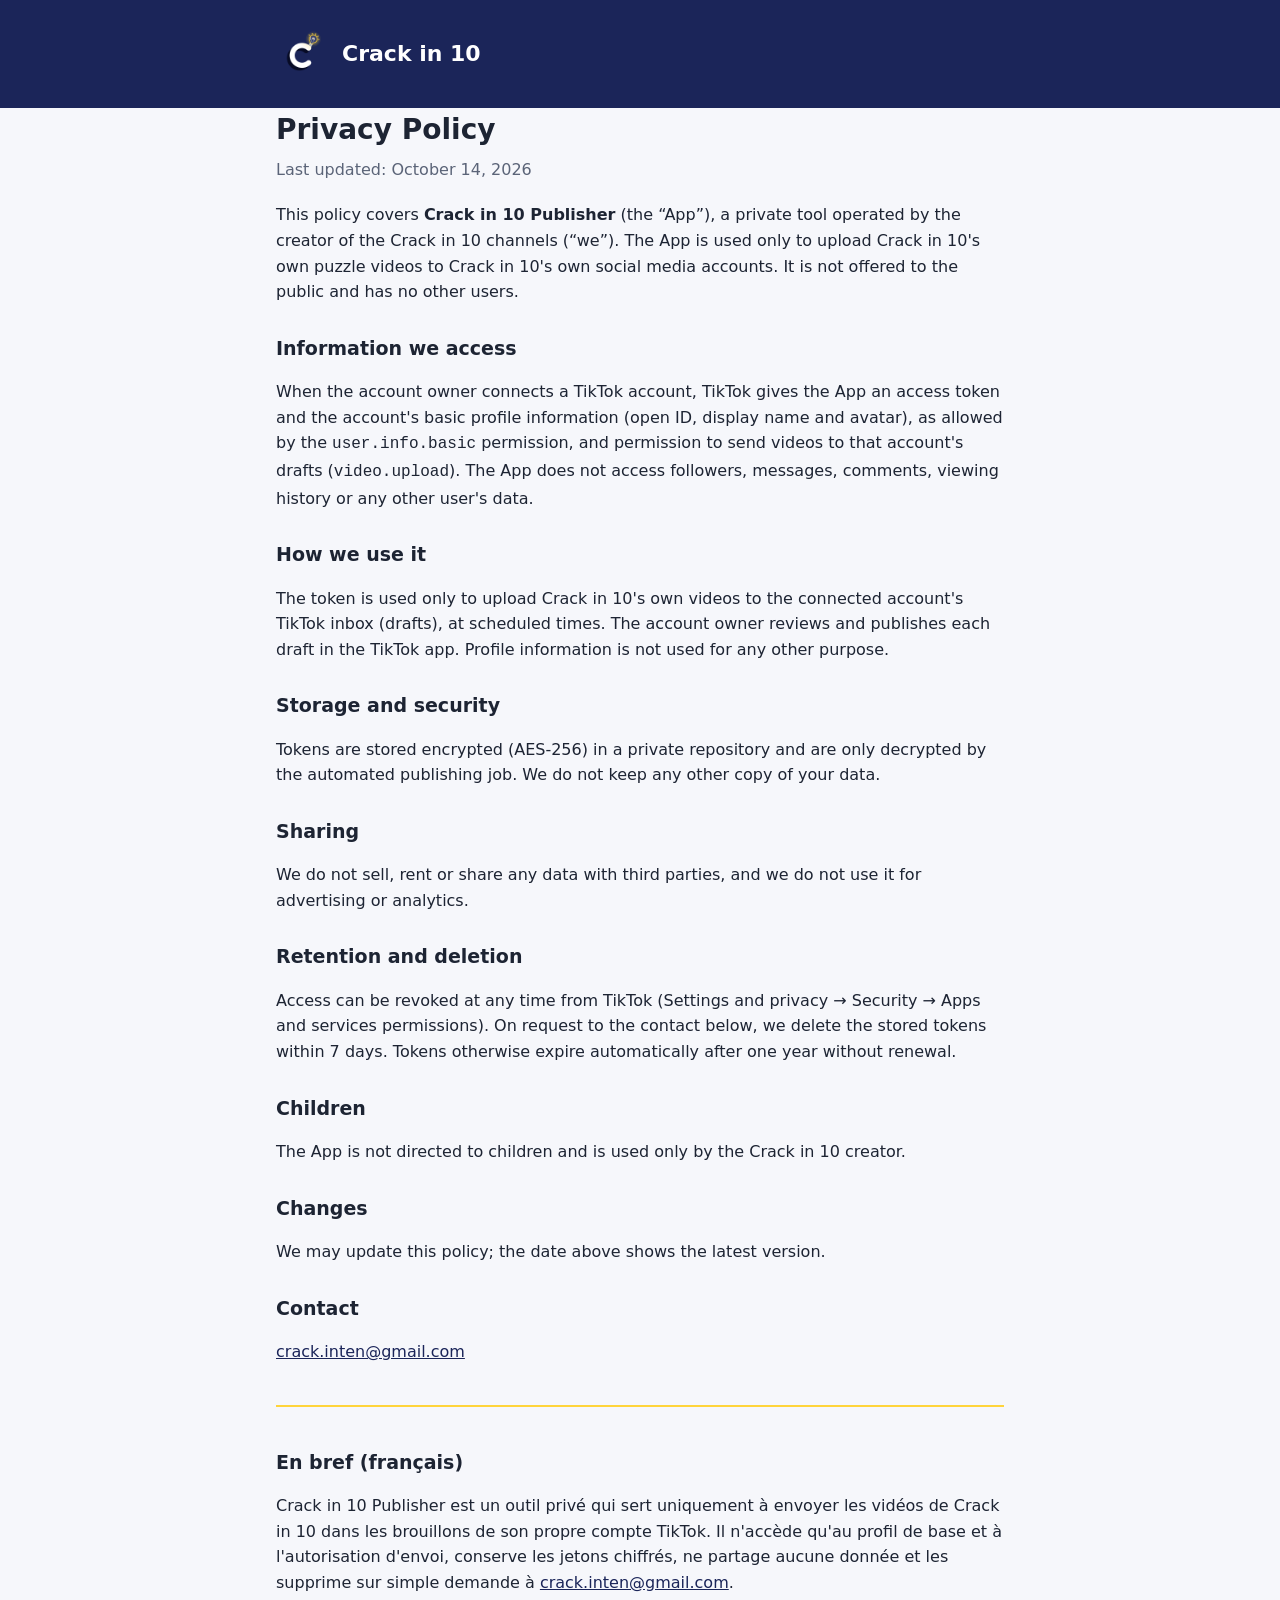
==== privacy/index.html @ f0b0b218 "Site Crack in 10 : accueil, confidentialité, conditions d'utilisation Co-Authored-By: Claude Opus 5." ====
<!doctype html>
<html lang="en"><head><meta charset="utf-8"><meta name="viewport" content="width=device-width,initial-scale=1">
<title>Privacy Policy — Crack in 10</title><link rel="icon" href="../icon.png"><link rel="stylesheet" href="../style.css"></head>
<body><header><div class="wrap"><img src="../icon.png" alt=""><a href="../">Crack in 10</a></div></header>
<main class="wrap"><h1>Privacy Policy</h1><p class="date">Last updated: October 14, 2026</p>
<p>This policy covers <b>Crack in 10 Publisher</b> (the “App”), a private tool operated by the creator of the Crack in 10 channels (“we”). The App is used only to upload Crack in 10's own puzzle videos to Crack in 10's own social media accounts. It is not offered to the public and has no other users.</p>
<h2>Information we access</h2>
<p>When the account owner connects a TikTok account, TikTok gives the App an access token and the account's basic profile information (open ID, display name and avatar), as allowed by the <code>user.info.basic</code> permission, and permission to send videos to that account's drafts (<code>video.upload</code>). The App does not access followers, messages, comments, viewing history or any other user's data.</p>
<h2>How we use it</h2>
<p>The token is used only to upload Crack in 10's own videos to the connected account's TikTok inbox (drafts), at scheduled times. The account owner reviews and publishes each draft in the TikTok app. Profile information is not used for any other purpose.</p>
<h2>Storage and security</h2>
<p>Tokens are stored encrypted (AES-256) in a private repository and are only decrypted by the automated publishing job. We do not keep any other copy of your data.</p>
<h2>Sharing</h2>
<p>We do not sell, rent or share any data with third parties, and we do not use it for advertising or analytics.</p>
<h2>Retention and deletion</h2>
<p>Access can be revoked at any time from TikTok (Settings and privacy → Security → Apps and services permissions). On request to the contact below, we delete the stored tokens within 7 days. Tokens otherwise expire automatically after one year without renewal.</p>
<h2>Children</h2>
<p>The App is not directed to children and is used only by the Crack in 10 creator.</p>
<h2>Changes</h2>
<p>We may update this policy; the date above shows the latest version.</p>
<h2>Contact</h2>
<p><a href="mailto:crack.inten@gmail.com">crack.inten@gmail.com</a></p>
<hr>
<h2 lang="fr">En bref (français)</h2>
<p lang="fr">Crack in 10 Publisher est un outil privé qui sert uniquement à envoyer les vidéos de Crack in 10 dans les brouillons de son propre compte TikTok. Il n'accède qu'au profil de base et à l'autorisation d'envoi, conserve les jetons chiffrés, ne partage aucune donnée et les supprime sur simple demande à <a href="mailto:crack.inten@gmail.com">crack.inten@gmail.com</a>.</p></main>
<footer class="wrap">Crack in 10 · <a href="../privacy/">Privacy Policy</a> · <a href="../terms/">Terms of Service</a> · <a href="mailto:crack.inten@gmail.com">crack.inten@gmail.com</a></footer>
</body></html>
---- style.css ----
:root { --navy:#1B2559; --yellow:#FFD43B; --ink:#1d2433; --muted:#5b6478; --bg:#f6f7fb; }
* { box-sizing:border-box; }
body { margin:0; background:var(--bg); color:var(--ink); font:16px/1.6 system-ui,-apple-system,"Segoe UI",Roboto,sans-serif; }
header { background:var(--navy); color:#fff; padding:28px 16px; }
header .wrap { display:flex; align-items:center; gap:14px; }
header img { width:52px; height:52px; border-radius:12px; }
header a { color:#fff; text-decoration:none; font-weight:800; font-size:22px; }
.wrap { max-width:760px; margin:0 auto; padding:0 16px; }
main { padding:32px 16px 56px; }
h1 { font-size:28px; margin:0 0 4px; }
h2 { font-size:19px; margin:28px 0 6px; }
.date { color:var(--muted); margin:0 0 20px; }
a { color:var(--navy); }
hr { border:0; border-top:2px solid var(--yellow); margin:40px 0; }
footer { color:var(--muted); font-size:14px; padding:0 16px 40px; }
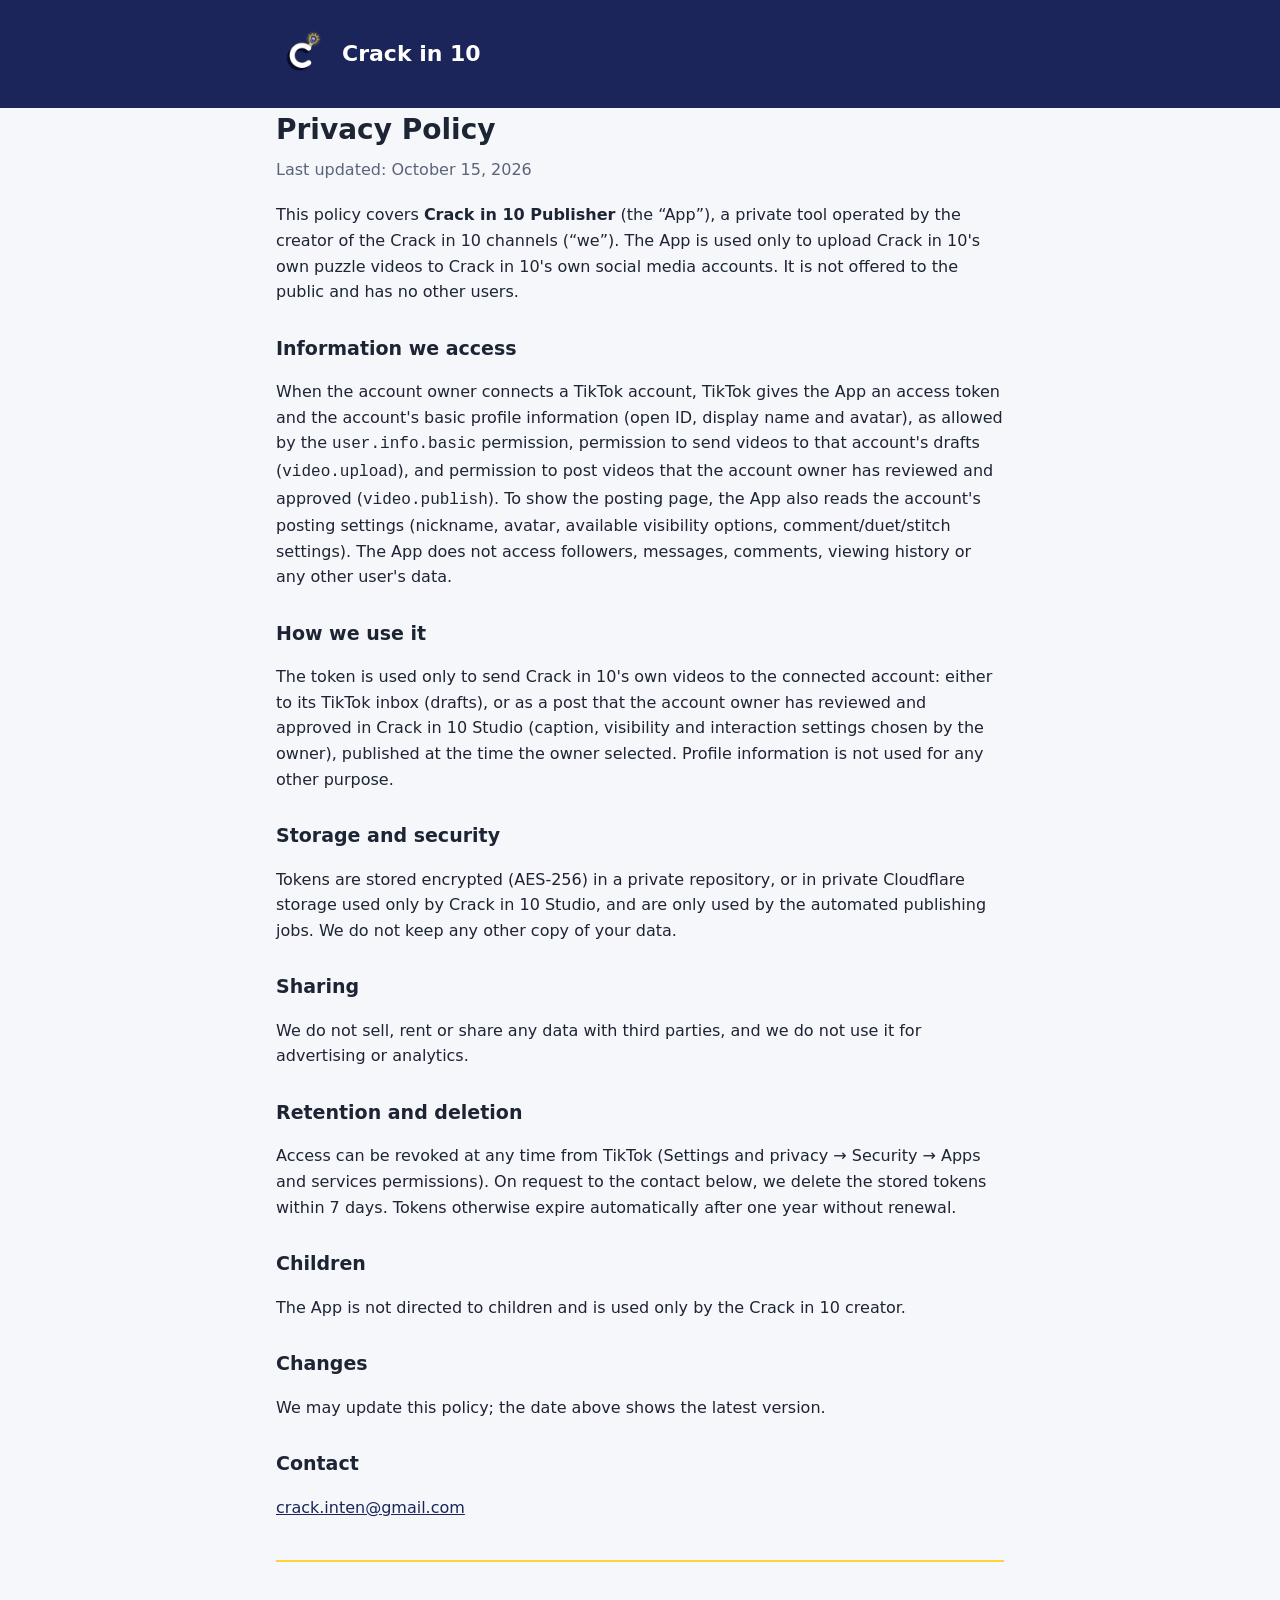
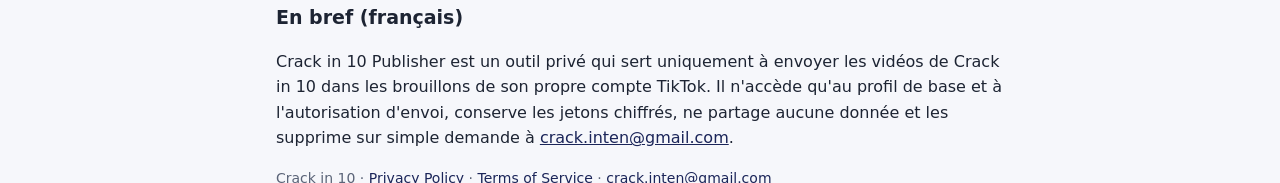
==== commit 3c82461a: "Confidentialité : publication directe validée via Crack in 10 Studio Co-Authored-By: Claude Opus 5.5" ====
--- a/privacy/index.html
+++ b/privacy/index.html
@@ -2,14 +2,14 @@
 <html lang="en"><head><meta charset="utf-8"><meta name="viewport" content="width=device-width,initial-scale=1">
 <title>Privacy Policy — Crack in 10</title><link rel="icon" href="../icon.png"><link rel="stylesheet" href="../style.css"></head>
 <body><header><div class="wrap"><img src="../icon.png" alt=""><a href="../">Crack in 10</a></div></header>
-<main class="wrap"><h1>Privacy Policy</h1><p class="date">Last updated: October 14, 2026</p>
+<main class="wrap"><h1>Privacy Policy</h1><p class="date">Last updated: October 15, 2026</p>
 <p>This policy covers <b>Crack in 10 Publisher</b> (the “App”), a private tool operated by the creator of the Crack in 10 channels (“we”). The App is used only to upload Crack in 10's own puzzle videos to Crack in 10's own social media accounts. It is not offered to the public and has no other users.</p>
 <h2>Information we access</h2>
-<p>When the account owner connects a TikTok account, TikTok gives the App an access token and the account's basic profile information (open ID, display name and avatar), as allowed by the <code>user.info.basic</code> permission, and permission to send videos to that account's drafts (<code>video.upload</code>). The App does not access followers, messages, comments, viewing history or any other user's data.</p>
+<p>When the account owner connects a TikTok account, TikTok gives the App an access token and the account's basic profile information (open ID, display name and avatar), as allowed by the <code>user.info.basic</code> permission, permission to send videos to that account's drafts (<code>video.upload</code>), and permission to post videos that the account owner has reviewed and approved (<code>video.publish</code>). To show the posting page, the App also reads the account's posting settings (nickname, avatar, available visibility options, comment/duet/stitch settings). The App does not access followers, messages, comments, viewing history or any other user's data.</p>
 <h2>How we use it</h2>
-<p>The token is used only to upload Crack in 10's own videos to the connected account's TikTok inbox (drafts), at scheduled times. The account owner reviews and publishes each draft in the TikTok app. Profile information is not used for any other purpose.</p>
+<p>The token is used only to send Crack in 10's own videos to the connected account: either to its TikTok inbox (drafts), or as a post that the account owner has reviewed and approved in Crack in 10 Studio (caption, visibility and interaction settings chosen by the owner), published at the time the owner selected. Profile information is not used for any other purpose.</p>
 <h2>Storage and security</h2>
-<p>Tokens are stored encrypted (AES-256) in a private repository and are only decrypted by the automated publishing job. We do not keep any other copy of your data.</p>
+<p>Tokens are stored encrypted (AES-256) in a private repository, or in private Cloudflare storage used only by Crack in 10 Studio, and are only used by the automated publishing jobs. We do not keep any other copy of your data.</p>
 <h2>Sharing</h2>
 <p>We do not sell, rent or share any data with third parties, and we do not use it for advertising or analytics.</p>
 <h2>Retention and deletion</h2>
